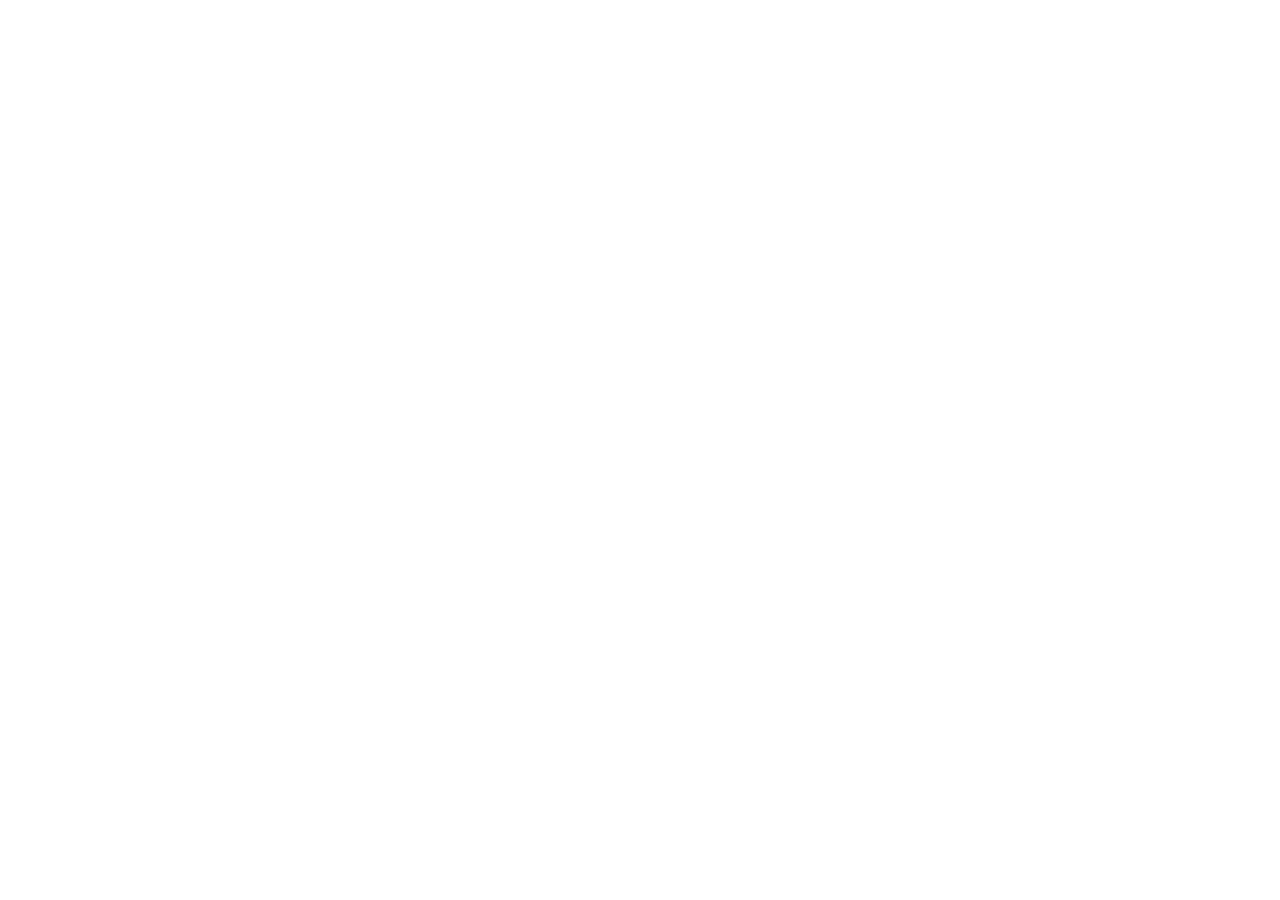
==== index.html @ e5bc931a "Estructura inicial del proyecto Tienda" ====
<!DOCTYPE html>
<html lang="en">
<head>
    <meta charset="UTF-8">
    <meta name="viewport" content="width=device-width, initial-scale=1.0">
    <title>TrendyShop</title>
</head>
<body>
    
</body>
</html>
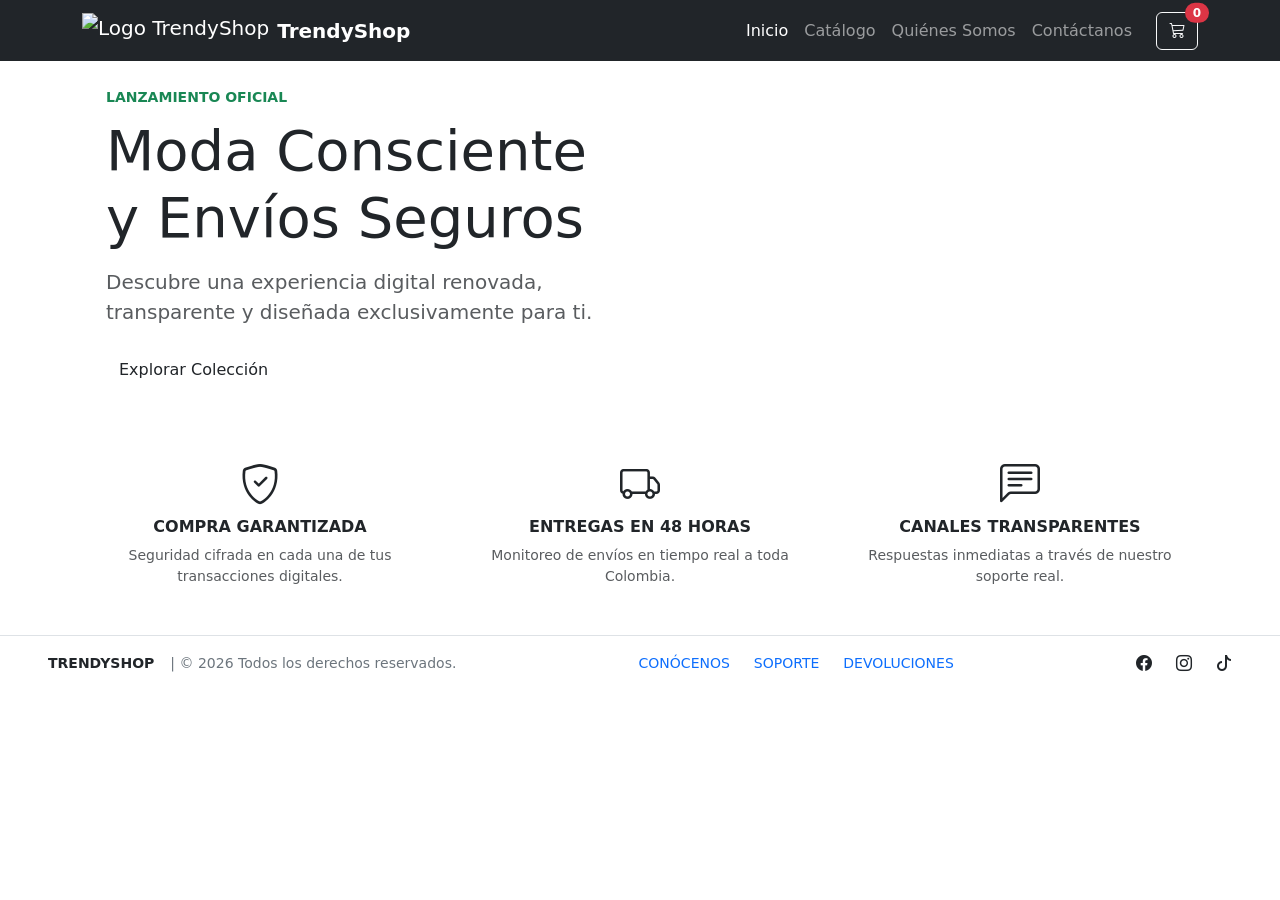
==== commit 582d0e82: "se inicia pagina principal" ====
--- a/index.html
+++ b/index.html
@@ -4,8 +4,125 @@
     <meta charset="UTF-8">
     <meta name="viewport" content="width=device-width, initial-scale=1.0">
     <title>TrendyShop</title>
+    <!-- Bootstrap CSS -->
+    <link href="https://cdn.jsdelivr.net/npm/bootstrap@5.3.0/dist/css/bootstrap.min.css" rel="stylesheet">
+    <!-- Iconos de Bootstrap para el carrito y redes sociales -->
+    <link rel="stylesheet" href="https://cdn.jsdelivr.net/npm/bootstrap-icons@1.11.3/font/bootstrap-icons.min.css">
+    <link rel="stylesheet" href="./css/style.css">
 </head>
 <body>
+    <!-- NAVBAR -->
+    <nav class="navbar navbar-expand-lg navbar-dark bg-dark sticky-top">
+        <div class="container">
+            <!-- LOGO + NOMBRE -->
+            <a class="navbar-brand d-flex align-items-center gap-2" href="./index.html">
+                <img src="./assets/images/logo.png" alt="Logo TrendyShop" height="35" class="d-inline-block align-top">
+                <span class="fw-bold">TrendyShop</span>
+            </a>
+            <button class="navbar-toggler" type="button" data-bs-toggle="collapse" data-bs-target="#navbarNav" aria-controls="navbarNav" aria-expanded="false" aria-label="Toggle navigation">
+                <span class="navbar-toggler-icon"></span>
+            </button>
+            <div class="collapse navbar-collapse" id="navbarNav">
+                <ul class="navbar-nav ms-auto align-items-center">
+                    <li class="nav-item">
+                        <a class="nav-link active" href="./index.html">Inicio</a>
+                    </li>
+                    <li class="nav-item">
+                        <a class="nav-link" href="./catalogo/index.html">Catálogo</a>
+                    </li>
+                    <li class="nav-item">
+                        <a class="nav-link" href="./quienes-somos/index.html">Quiénes Somos</a>
+                    </li>
+                    <li class="nav-item">
+                        <a class="nav-link" href="./contactanos/index.html">Contáctanos</a>
+                    </li>
+                    <!-- Icono del Carrito -->
+                     <li class="nav-item ms-lg-3">
+                        <a class="btn btn-outline-light position-relative" href="./carrito/index.html">
+                            <i class="bi bi-cart3"></i>
+                            <span id="carrito-contador" class="position-absolute top-0 start-100 translate-middle badge rounded-pill bg-danger">
+                                0
+                            </span>
+                        </a>
+                    </li>
+                </ul>
+            </div>
+        </div>
+    </nav>
+    <!-- CONTENIDO PRINCIPAL -->
+    <main>
+        <!-- Hero minimalista -->
+        <section class="hero-premium d-flex align-items-center">
+            <div class="container text-center text-md-start">
+                <div class="col-md-6 p-4 rounded-3 content-box">
+                    <span class="text-uppercase tracking-wider small fw-semibold text-success">Lanzamiento Oficial</span>
+                    <h1 class="display-4 fw-light mt-2 mb-3">Moda Consciente y Envíos Seguros</h1>
+                    <p class="lead text-muted mb-4">Descubre una experiencia digital renovada, transparente y diseñada exclusivamente para ti.</p>
+                    <a href="./catalogo/index.html" class="btn btn-premium-dark">Explorar Colección</a>
+                </div>
+            </div>
+        </section>
+
+        <!-- Sección de Propuesta de Valor -->
+        <section class="border-bottom py-5 bg-white">
+            <div class="container">
+                <div class="row g-4 text-center">
+                    <div class="col-md-4">
+                        <div class="px-3">
+                            <i class="bi bi-shield-check display-6 mb-2 d-block"></i>
+                            <h3 class="h6 text-uppercase tracking-wider fw-bold">Compra Garantizada</h3>
+                            <p class="small text-muted mb-0">Seguridad cifrada en cada una de tus transacciones digitales.</p>
+                        </div>
+                    </div>
+                    <div class="col-md-4">
+                        <div class="px-3">
+                            <i class="bi bi-truck display-6 mb-2 d-block"></i>
+                            <h3 class="h6 text-uppercase tracking-wider fw-bold">Entregas en 48 Horas</h3>
+                            <p class="small text-muted mb-0">Monitoreo de envíos en tiempo real a toda Colombia.</p>
+                        </div>
+                    </div>
+                    <div class="col-md-4">
+                        <div class="px-3">
+                            <i class="bi bi-chat-left-text display-6 mb-2 d-block"></i>
+                            <h3 class="h6 text-uppercase tracking-wider fw-bold">Canales Transparentes</h3>
+                            <p class="small text-muted mb-0">Respuestas inmediatas a través de nuestro soporte real.</p>
+                        </div>
+                    </div>
+                </div>
+            </div>
+        </section>
+    </main>
+
+    <!-- FOOTER  -->
+    <footer class="py-3 mt-auto">
+        <div class="container-fluid px-5">
+            <div class="d-flex flex-column flex-md-row justify-content-between align-items-center gap-3">
+                <!-- Logo y Copyright -->
+                <div class="d-flex align-items-center gap-3">
+                    <span class="fw-bold tracking-wider small text-uppercase">TrendyShop</span>
+                    <span class="text-secondary small">| &copy; 2026 Todos los derechos reservados.</span>
+                </div>
+                
+                <!-- Enlaces Rápidos en una sola línea -->
+                <ul class="list-unstyled d-flex gap-4 mb-0 small text-uppercase tracking-wider header-links">
+                    <li><a href="./quienes-somos/index.html" class="text-decoration-none">Conócenos</a></li>
+                    <li><a href="./contactanos/index.html" class="text-decoration-none">Soporte</a></li>
+                    <li><a href="#" class="text-decoration-none">Devoluciones</a></li>
+                </ul>
+
+                <!-- Redes Sociales -->
+                <div class="d-flex gap-4 fs-6">
+                    <a href="#" class="text-dark"><i class="bi bi-facebook"></i></a>
+                    <a href="#" class="text-dark"><i class="bi bi-instagram"></i></a>
+                    <a href="#" class="text-dark"><i class="bi bi-tiktok"></i></a>
+                </div>
+            </div>
+        </div>
+    </footer>
+
+    <!-- Bootstrap Bundle (JS y Popper) -->
+    <script src="https://cdn.jsdelivr.net/npm/bootstrap@5.3.0/dist/js/bootstrap.bundle.min.js"></script>
     
+    <script type="module" src="./js/app.js"></script>
 </body>
 </html>
--- a/css/style.css
+++ b/css/style.css
@@ -0,0 +1,8 @@
+
+/*Carrito de compra nav*/
+
+
+.second-nav {
+  top: 56px;
+  z-index: 1030;
+}
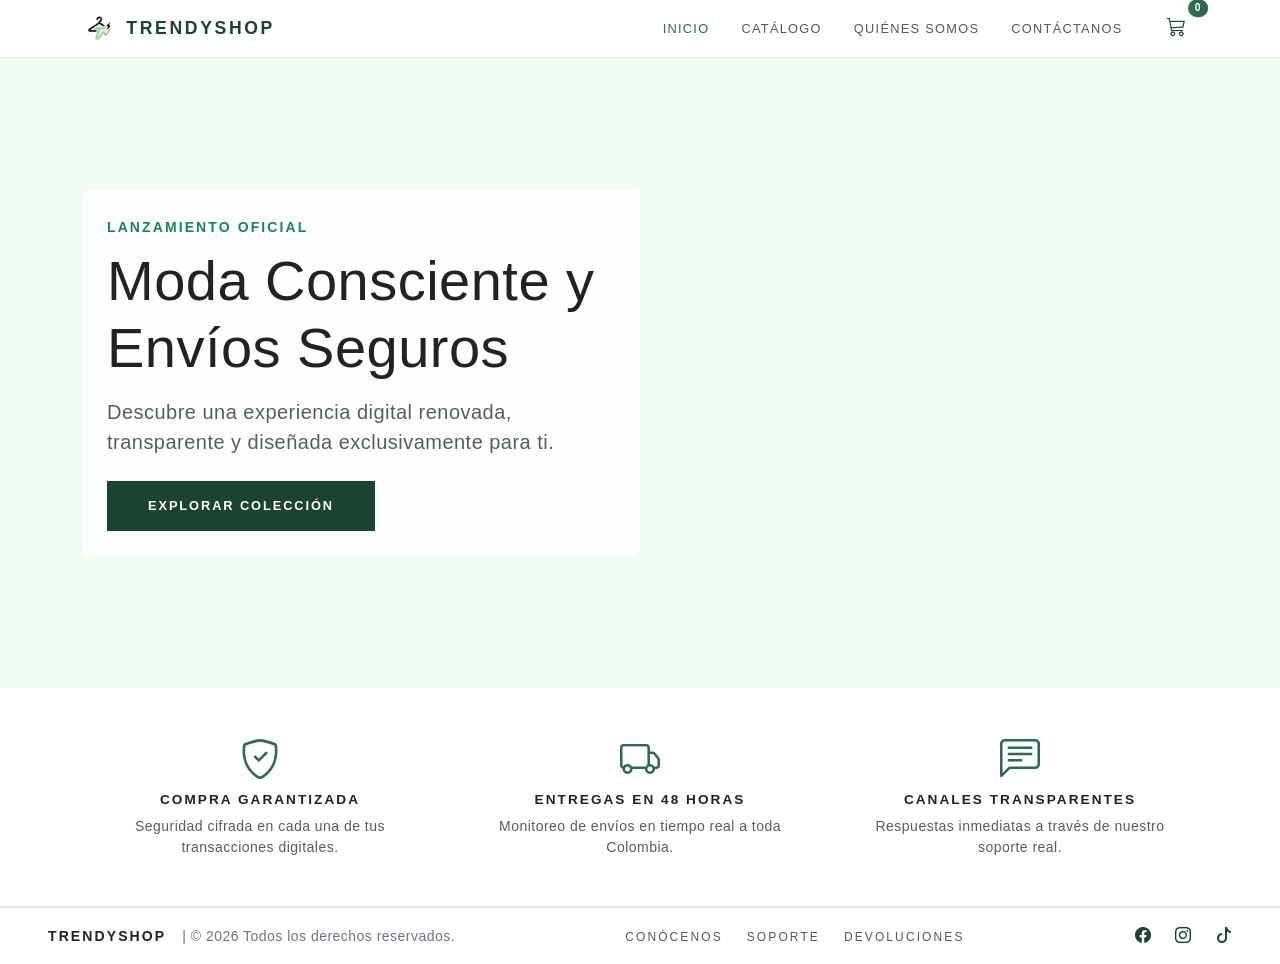
==== commit c4b326c0: "se corrigio imagen de logo" ====
--- a/index.html
+++ b/index.html
@@ -16,7 +16,7 @@
         <div class="container">
             <!-- LOGO + NOMBRE -->
             <a class="navbar-brand d-flex align-items-center gap-2" href="./index.html">
-                <img src="./assets/images/logo.png" alt="Logo TrendyShop" height="35" class="d-inline-block align-top">
+                <img src="./assets/images/Logo.png" alt="Logo TrendyShop" height="35" class="d-inline-block align-top">
                 <span class="fw-bold">TrendyShop</span>
             </a>
             <button class="navbar-toggler" type="button" data-bs-toggle="collapse" data-bs-target="#navbarNav" aria-controls="navbarNav" aria-expanded="false" aria-label="Toggle navigation">
--- a/css/style.css
+++ b/css/style.css
@@ -1,8 +1,140 @@
+:root {
+    --verde-oscuro: #2D6A4F;
+    --verde-medio: #52B788;
+    --azul-oscuro: #1B4332;
+    --verde-claro: #F2FAF4;     
+    --gris-borde: #E5E5E5;
+    --texto-suave: #575757;
+}
 
-/*Carrito de compra nav*/
+/* CONFIGURACIÓN GENERAL ESTILO MINIMALISTA */
+body {
+    font-family: -apple-system, BlinkMacSystemFont, "Segoe UI", Roboto, Helvetica, Arial, sans-serif;
+    color: #222222;
+    letter-spacing: 0.03em;
+}
 
+.tracking-wider {
+    letter-spacing: 0.15em !important;
+}
 
-.second-nav {
-  top: 56px;
-  z-index: 1030;
+/*  SECCIÓN NAVBAR */
+.navbar {
+    background-color: #ffffff !important; 
+    border-bottom: 1px solid var(--gris-borde) !important;
+    padding: 0.5rem 0 !important;
+    min-height: auto;
+}
+
+.navbar-brand {
+    color: var(--azul-oscuro) !important;
+    letter-spacing: 0.15em;
+    text-transform: uppercase;
+    font-size: 1.1rem;
+    padding: 0;
+}
+
+.navbar-brand img {
+    object-fit: contain;
+    transition: transform 0.2s ease;
+}
+
+/* Efecto sutil al pasar el mouse por el logo */
+.navbar-brand:hover img {
+    transform: scale(1.05);
+}
+
+.navbar .nav-link {
+    color: var(--texto-suave) !important;
+    font-size: 0.8rem;
+    text-transform: uppercase;
+    letter-spacing: 0.1em;
+    font-weight: 500;
+    padding: 0.25rem 1rem !important;
+    transition: color 0.2s ease;
+}
+
+.navbar .nav-link:hover, 
+.navbar .nav-link.active {
+    color: var(--verde-oscuro) !important;
+}
+
+/* Icono del Carrito Minimalista */
+.navbar .btn-outline-light {
+    border: none;
+    color: var(--azul-oscuro);
+    font-size: 1.2rem;
+}
+.navbar .btn-outline-light:hover {
+    background-color: transparent;
+    color: var(--verde-medio);
+}
+#carrito-contador {
+    background-color: var(--verde-oscuro) !important;
+    font-size: 0.65rem;
+}
+
+/* HERO Y PROPUESTAS DE VALOR */
+.hero-premium {
+    background-color: var(--verde-claro);
+    min-height: 70vh; 
+    position: relative;
+}
+
+.hero-premium .content-box {
+    background-color: rgba(255, 255, 255, 0.85); 
+    backdrop-filter: blur(5px);
+    border: 1px solid rgba(255, 255, 255, 0.5);
+}
+
+.btn-premium-dark {
+    background-color: var(--azul-oscuro);
+    color: #ffffff;
+    text-transform: uppercase;
+    letter-spacing: 0.15em;
+    font-size: 0.8rem;
+    font-weight: 600;
+    padding: 0.9rem 2.5rem;
+    border-radius: 0; 
+    transition: all 0.3s ease;
+    border: 1px solid var(--azul-oscuro);
+}
+
+.btn-premium-dark:hover {
+    background-color: transparent;
+    color: var(--azul-oscuro);
+}
+
+main .bi {
+    color: var(--verde-oscuro) !important;
+}
+main h3 {
+    font-size: 0.85rem !important;
+    color: var(--azul-oscuro);
+}
+
+/* FOOTER*/
+footer {
+    background-color: #ffffff !important;
+    border-top: 1px solid var(--gris-borde);
+}
+
+footer .header-links a {
+    font-size: 0.75rem;
+    font-weight: 500;
+    color: var(--texto-suave) !important;
+    transition: color 0.2s ease;
+}
+
+footer .header-links a:hover {
+    color: var(--verde-oscuro) !important;
+}
+
+footer i {
+    color: var(--azul-oscuro) !important;
+    transition: color 0.2s ease;
+}
+
+footer i:hover {
+    color: var(--verde-medio) !important;
 }
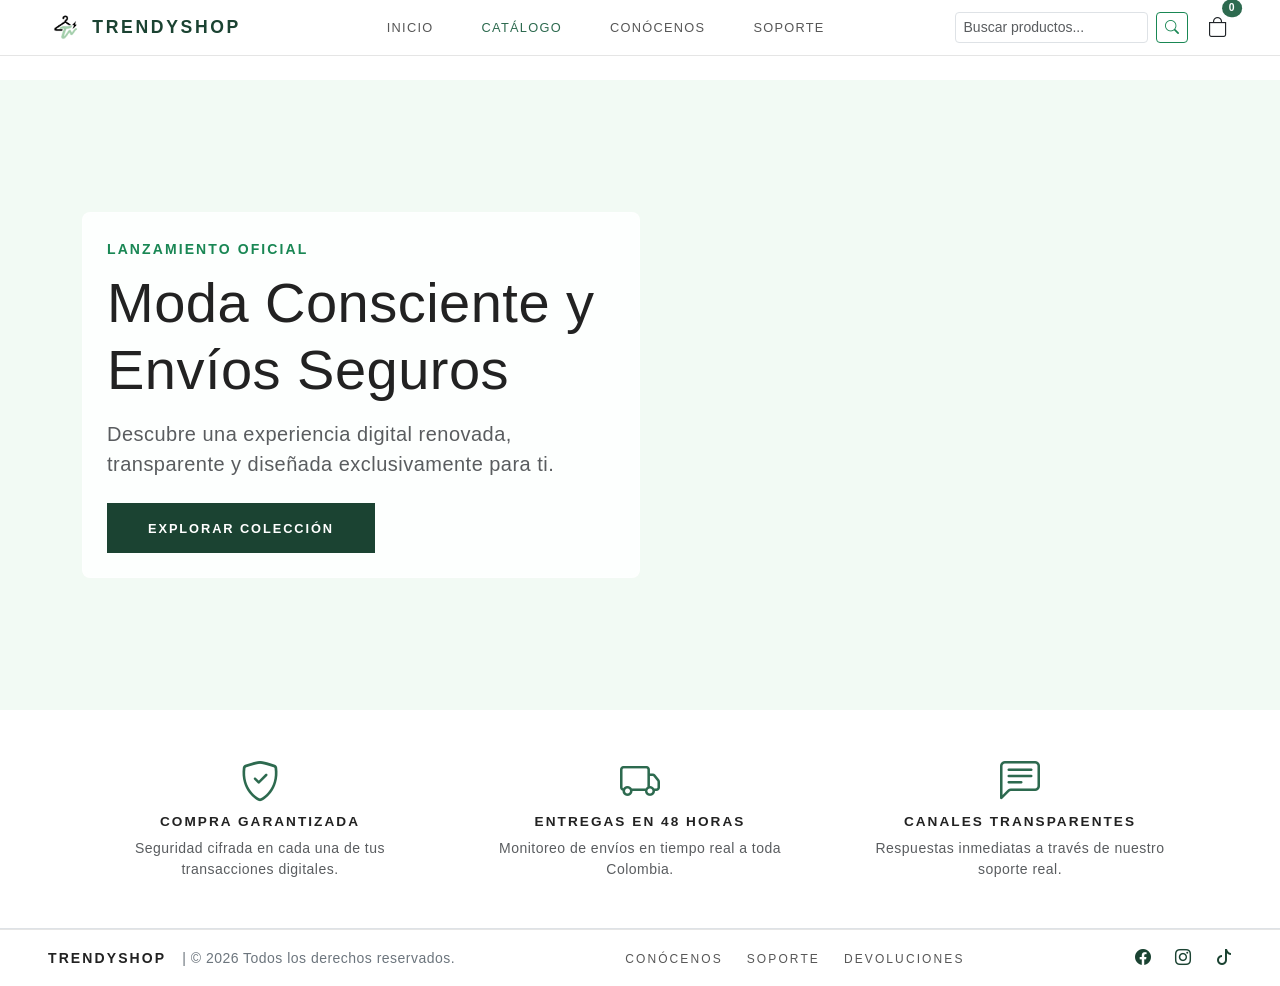
==== commit d33df873: "Fusión proyecto: Estilos y páginas integradas con la rama de Fabián" ====
--- a/index.html
+++ b/index.html
@@ -12,43 +12,39 @@
 </head>
 <body>
     <!-- NAVBAR -->
-    <nav class="navbar navbar-expand-lg navbar-dark bg-dark sticky-top">
-        <div class="container">
-            <!-- LOGO + NOMBRE -->
-            <a class="navbar-brand d-flex align-items-center gap-2" href="./index.html">
-                <img src="./assets/images/Logo.png" alt="Logo TrendyShop" height="35" class="d-inline-block align-top">
-                <span class="fw-bold">TrendyShop</span>
-            </a>
-            <button class="navbar-toggler" type="button" data-bs-toggle="collapse" data-bs-target="#navbarNav" aria-controls="navbarNav" aria-expanded="false" aria-label="Toggle navigation">
-                <span class="navbar-toggler-icon"></span>
-            </button>
-            <div class="collapse navbar-collapse" id="navbarNav">
-                <ul class="navbar-nav ms-auto align-items-center">
-                    <li class="nav-item">
-                        <a class="nav-link active" href="./index.html">Inicio</a>
-                    </li>
-                    <li class="nav-item">
-                        <a class="nav-link" href="./catalogo/index.html">Catálogo</a>
-                    </li>
-                    <li class="nav-item">
-                        <a class="nav-link" href="./quienes-somos/index.html">Quiénes Somos</a>
-                    </li>
-                    <li class="nav-item">
-                        <a class="nav-link" href="./contactanos/index.html">Contáctanos</a>
-                    </li>
-                    <!-- Icono del Carrito -->
-                     <li class="nav-item ms-lg-3">
-                        <a class="btn btn-outline-light position-relative" href="./carrito/index.html">
-                            <i class="bi bi-cart3"></i>
-                            <span id="carrito-contador" class="position-absolute top-0 start-100 translate-middle badge rounded-pill bg-danger">
-                                0
-                            </span>
-                        </a>
-                    </li>
-                </ul>
+    <header>
+        <nav class="navbar navbar-expand-lg navbar-light bg-white fixed-top border-bottom">
+            <div class="container-fluid px-5">
+                <a class="navbar-brand d-flex align-items-center gap-2" href="./index.html">
+                    <img src="./assets/images/Logo.png" alt="Logo TrendyShop" height="35">
+                    <span class="fw-bold">TrendyShop</span>
+                </a>
+                
+                <div class="collapse navbar-collapse justify-content-center" id="navbarNav">
+                    <ul class="navbar-nav gap-3">
+                        <li class="nav-item"><a class="nav-link" href="./index.html">Inicio</a></li>
+                        <li class="nav-item"><a class="nav-link active" href="./catálogo.html">Catálogo</a></li>
+                        <li class="nav-item"><a class="nav-link" href="./quienes-somos.html">Conócenos</a></li>
+                        <li class="nav-item"><a class="nav-link" href="./contactanos.html">Soporte</a></li>
+                    </ul>
+                </div>
+
+                <div class="d-flex align-items-center gap-3">
+                    <form class="d-flex" role="search">
+                        <input class="form-control form-control-sm me-2" type="search" placeholder="Buscar productos..." aria-label="Search">
+                        <button class="btn btn-outline-success btn-sm" type="submit"><i class="bi bi-search"></i></button>
+                    </form>
+                    
+                    <a href="#" class="btn btn-outline-light position-relative p-1 text-dark">
+                        <i class="bi bi-bag fs-5"></i>
+                        <span id="carrito-contador" class="position-absolute top-0 start-100 translate-middle badge rounded-pill bg-success">0</span>
+                    </a>
+                </div>
             </div>
-        </div>
-    </nav>
+        </nav>
+    </header>
+
+    <div style="margin-top: 80px;"></div>
     <!-- CONTENIDO PRINCIPAL -->
     <main>
         <!-- Hero minimalista -->
--- a/css/style.css
+++ b/css/style.css
@@ -137,4 +137,166 @@
 
 footer i:hover {
     color: var(--verde-medio) !important;
+:root{
+    --primary: #A9D8B0;
+    --primary-dark: #8BC79A;
+    --secondary: #FFFFFF;
+    --dark: #111111;
+    --gray: #6B7280;
+    --light: #F8F9FA;
+    --shadow: rgba(0,0,0,0.08);
+}
+
+
+body{
+    margin: 0;
+    padding: 0;
+    font-family: 'Poppins', sans-serif;
+    background-color: var(--light);
+    color: var(--dark);
+}
+
+/* Header */
+
+.header-contacto{
+    text-align: center;
+    padding: 50px 20px;
+    background: linear-gradient(
+        135deg,
+        #ffffff,
+        #f0f8f2
+    );
+}
+
+.hero-logo{
+    width: 280px;
+    height: auto;
+    margin-bottom: 20px;
+}
+
+.header-contacto h1{
+    font-size: 3rem;
+    color: var(--dark);
+    margin-bottom: 10px;
+}
+
+.header-contacto p{
+    color: var(--gray);
+    max-width: 600px;
+    margin: 0 auto;
+}
+
+
+
+.contact-container{
+    max-width: 1100px;
+    margin: 50px auto;
+    padding: 20px;
+
+    display: grid;
+    grid-template-columns: 1.5fr 2fr;
+    gap: 30px;
+}
+
+/*Parte contacto*/
+
+.info-contacto{
+    background: #A9D8B0;
+    padding: 30px;
+    min-height: 200px;
+    border-radius: 20px;
+    box-shadow: 0 10px 30px var(--shadow);
+    border-top: 5px solid var(--primary);
+
+}
+
+.info-contacto h2{
+    color: var(--dark);
+    margin-bottom: 20px;
+}
+
+.info-contacto p{
+    color: var(--gray);
+    margin-bottom: 10px;
+}
+
+/*Parte formulario*/
+
+.contactform{
+    background: white;
+    padding: 30px;
+    border-radius: 20px;
+    box-shadow: 0 10px 30px var(--shadow);
+}
+
+.contactform label{
+    font-weight: 600;
+    color: var(--dark);
+}
+
+.contactform input,
+.contactform textarea{
+    width: 100%;
+    padding: 12px;
+    margin-top: 8px;
+    margin-bottom: 20px;
+
+    border: 1px solid #ddd;
+    border-radius: 10px;
+
+    box-sizing: border-box;
+}
+
+.contactform input:focus,
+.contactform textarea:focus{
+    outline: none;
+    border-color: var(--primary);
+    box-shadow: 0 0 10px rgba(169,216,176,.4);
+}
+
+/* Botón */
+
+.contactform button{
+    width: 100%;
+    background: var(--primary);
+    color: var(--dark);
+
+    border: none;
+
+    padding: 15px;
+
+    border-radius: 10px;
+
+    font-size: 1rem;
+    font-weight: 600;
+
+    cursor: pointer;
+
+    transition: .3s;
+}
+
+.contactform button:hover{
+    background: var(--primary-dark);
+    transform: translateY(-2px);
+}
+
+.fila{
+    display: flex;
+    gap: 20px;
+    margin-bottom: 20px;
+}
+
+.campo{
+  flex: 1;
+    display: flex;
+    flex-direction: column;
+}
+#mensaje{
+    width: 100%;
+    height: 250px;
+    padding: 15px;
+    border-radius: 10px;
+    border: 1px solid #ddd;
+    resize: none;
+}
 }
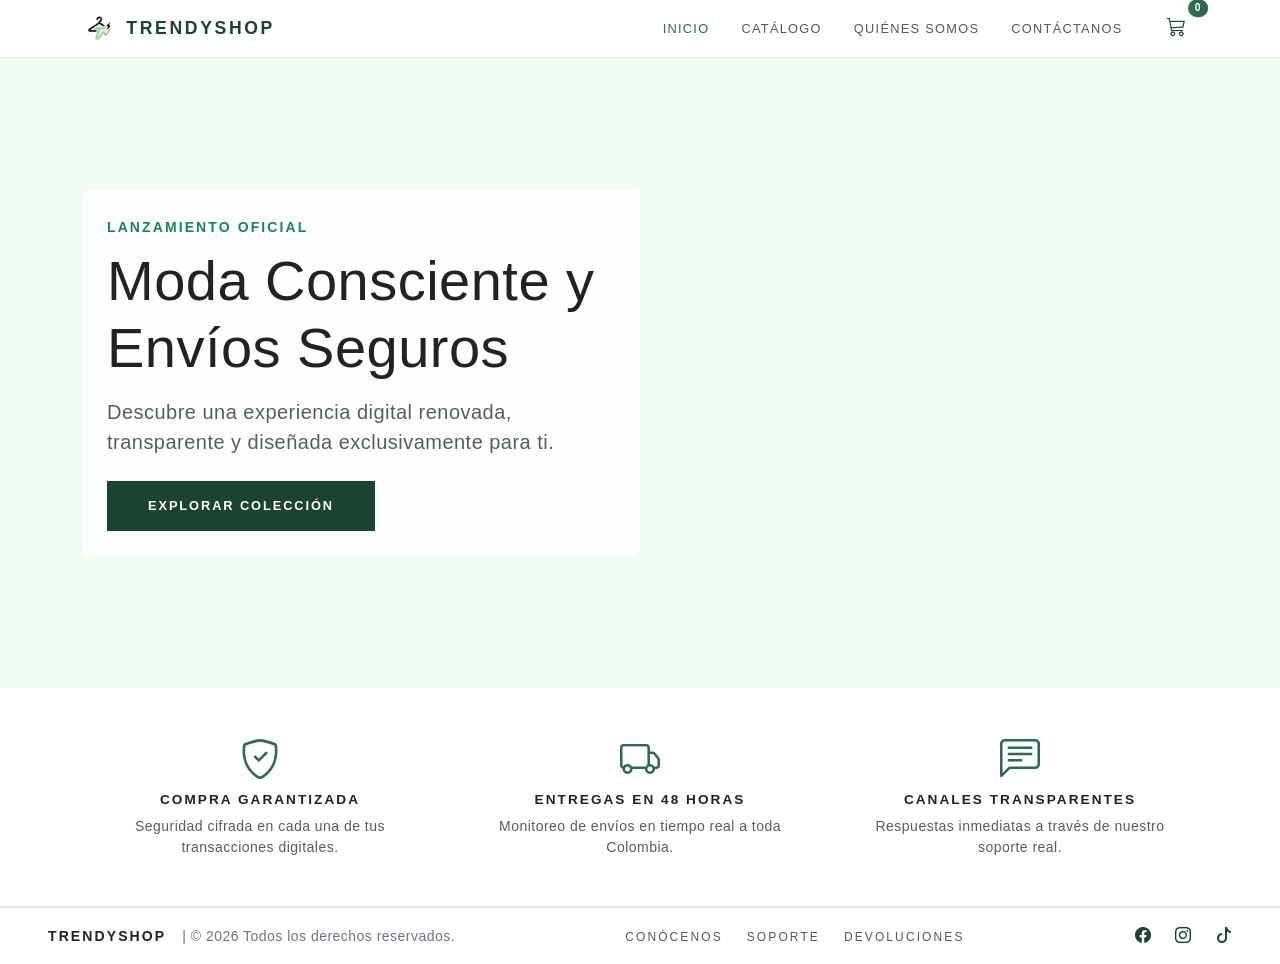
==== commit 93ab3fba: "Merge branch 'KarenM' of https://github.com/girleykinnux-pixel/-trendyShop into KarenM" ====
--- a/index.html
+++ b/index.html
@@ -12,39 +12,43 @@
 </head>
 <body>
     <!-- NAVBAR -->
-    <header>
-        <nav class="navbar navbar-expand-lg navbar-light bg-white fixed-top border-bottom">
-            <div class="container-fluid px-5">
-                <a class="navbar-brand d-flex align-items-center gap-2" href="./index.html">
-                    <img src="./assets/images/Logo.png" alt="Logo TrendyShop" height="35">
-                    <span class="fw-bold">TrendyShop</span>
-                </a>
-                
-                <div class="collapse navbar-collapse justify-content-center" id="navbarNav">
-                    <ul class="navbar-nav gap-3">
-                        <li class="nav-item"><a class="nav-link" href="./index.html">Inicio</a></li>
-                        <li class="nav-item"><a class="nav-link active" href="./catálogo.html">Catálogo</a></li>
-                        <li class="nav-item"><a class="nav-link" href="./quienes-somos.html">Conócenos</a></li>
-                        <li class="nav-item"><a class="nav-link" href="./contactanos.html">Soporte</a></li>
-                    </ul>
-                </div>
-
-                <div class="d-flex align-items-center gap-3">
-                    <form class="d-flex" role="search">
-                        <input class="form-control form-control-sm me-2" type="search" placeholder="Buscar productos..." aria-label="Search">
-                        <button class="btn btn-outline-success btn-sm" type="submit"><i class="bi bi-search"></i></button>
-                    </form>
-                    
-                    <a href="#" class="btn btn-outline-light position-relative p-1 text-dark">
-                        <i class="bi bi-bag fs-5"></i>
-                        <span id="carrito-contador" class="position-absolute top-0 start-100 translate-middle badge rounded-pill bg-success">0</span>
-                    </a>
-                </div>
+    <nav class="navbar navbar-expand-lg navbar-dark bg-dark sticky-top">
+        <div class="container">
+            <!-- LOGO + NOMBRE -->
+            <a class="navbar-brand d-flex align-items-center gap-2" href="./index.html">
+                <img src="./assets/images/Logo.png" alt="Logo TrendyShop" height="35" class="d-inline-block align-top">
+                <span class="fw-bold">TrendyShop</span>
+            </a>
+            <button class="navbar-toggler" type="button" data-bs-toggle="collapse" data-bs-target="#navbarNav" aria-controls="navbarNav" aria-expanded="false" aria-label="Toggle navigation">
+                <span class="navbar-toggler-icon"></span>
+            </button>
+            <div class="collapse navbar-collapse" id="navbarNav">
+                <ul class="navbar-nav ms-auto align-items-center">
+                    <li class="nav-item">
+                        <a class="nav-link active" href="./index.html">Inicio</a>
+                    </li>
+                    <li class="nav-item">
+                        <a class="nav-link" href="./catalogo/index.html">Catálogo</a>
+                    </li>
+                    <li class="nav-item">
+                        <a class="nav-link" href="./quienes-somos/index.html">Quiénes Somos</a>
+                    </li>
+                    <li class="nav-item">
+                        <a class="nav-link" href="./contactanos/index.html">Contáctanos</a>
+                    </li>
+                    <!-- Icono del Carrito -->
+                     <li class="nav-item ms-lg-3">
+                        <a class="btn btn-outline-light position-relative" href="./carrito/index.html">
+                            <i class="bi bi-cart3"></i>
+                            <span id="carrito-contador" class="position-absolute top-0 start-100 translate-middle badge rounded-pill bg-danger">
+                                0
+                            </span>
+                        </a>
+                    </li>
+                </ul>
             </div>
-        </nav>
-    </header>
-
-    <div style="margin-top: 80px;"></div>
+        </div>
+    </nav>
     <!-- CONTENIDO PRINCIPAL -->
     <main>
         <!-- Hero minimalista -->
--- a/css/style.css
+++ b/css/style.css
@@ -137,166 +137,4 @@
 
 footer i:hover {
     color: var(--verde-medio) !important;
-:root{
-    --primary: #A9D8B0;
-    --primary-dark: #8BC79A;
-    --secondary: #FFFFFF;
-    --dark: #111111;
-    --gray: #6B7280;
-    --light: #F8F9FA;
-    --shadow: rgba(0,0,0,0.08);
-}
-
-
-body{
-    margin: 0;
-    padding: 0;
-    font-family: 'Poppins', sans-serif;
-    background-color: var(--light);
-    color: var(--dark);
-}
-
-/* Header */
-
-.header-contacto{
-    text-align: center;
-    padding: 50px 20px;
-    background: linear-gradient(
-        135deg,
-        #ffffff,
-        #f0f8f2
-    );
-}
-
-.hero-logo{
-    width: 280px;
-    height: auto;
-    margin-bottom: 20px;
-}
-
-.header-contacto h1{
-    font-size: 3rem;
-    color: var(--dark);
-    margin-bottom: 10px;
-}
-
-.header-contacto p{
-    color: var(--gray);
-    max-width: 600px;
-    margin: 0 auto;
-}
-
-
-
-.contact-container{
-    max-width: 1100px;
-    margin: 50px auto;
-    padding: 20px;
-
-    display: grid;
-    grid-template-columns: 1.5fr 2fr;
-    gap: 30px;
-}
-
-/*Parte contacto*/
-
-.info-contacto{
-    background: #A9D8B0;
-    padding: 30px;
-    min-height: 200px;
-    border-radius: 20px;
-    box-shadow: 0 10px 30px var(--shadow);
-    border-top: 5px solid var(--primary);
-
-}
-
-.info-contacto h2{
-    color: var(--dark);
-    margin-bottom: 20px;
-}
-
-.info-contacto p{
-    color: var(--gray);
-    margin-bottom: 10px;
-}
-
-/*Parte formulario*/
-
-.contactform{
-    background: white;
-    padding: 30px;
-    border-radius: 20px;
-    box-shadow: 0 10px 30px var(--shadow);
-}
-
-.contactform label{
-    font-weight: 600;
-    color: var(--dark);
-}
-
-.contactform input,
-.contactform textarea{
-    width: 100%;
-    padding: 12px;
-    margin-top: 8px;
-    margin-bottom: 20px;
-
-    border: 1px solid #ddd;
-    border-radius: 10px;
-
-    box-sizing: border-box;
-}
-
-.contactform input:focus,
-.contactform textarea:focus{
-    outline: none;
-    border-color: var(--primary);
-    box-shadow: 0 0 10px rgba(169,216,176,.4);
-}
-
-/* Botón */
-
-.contactform button{
-    width: 100%;
-    background: var(--primary);
-    color: var(--dark);
-
-    border: none;
-
-    padding: 15px;
-
-    border-radius: 10px;
-
-    font-size: 1rem;
-    font-weight: 600;
-
-    cursor: pointer;
-
-    transition: .3s;
-}
-
-.contactform button:hover{
-    background: var(--primary-dark);
-    transform: translateY(-2px);
-}
-
-.fila{
-    display: flex;
-    gap: 20px;
-    margin-bottom: 20px;
-}
-
-.campo{
-  flex: 1;
-    display: flex;
-    flex-direction: column;
-}
-#mensaje{
-    width: 100%;
-    height: 250px;
-    padding: 15px;
-    border-radius: 10px;
-    border: 1px solid #ddd;
-    resize: none;
-}
 }
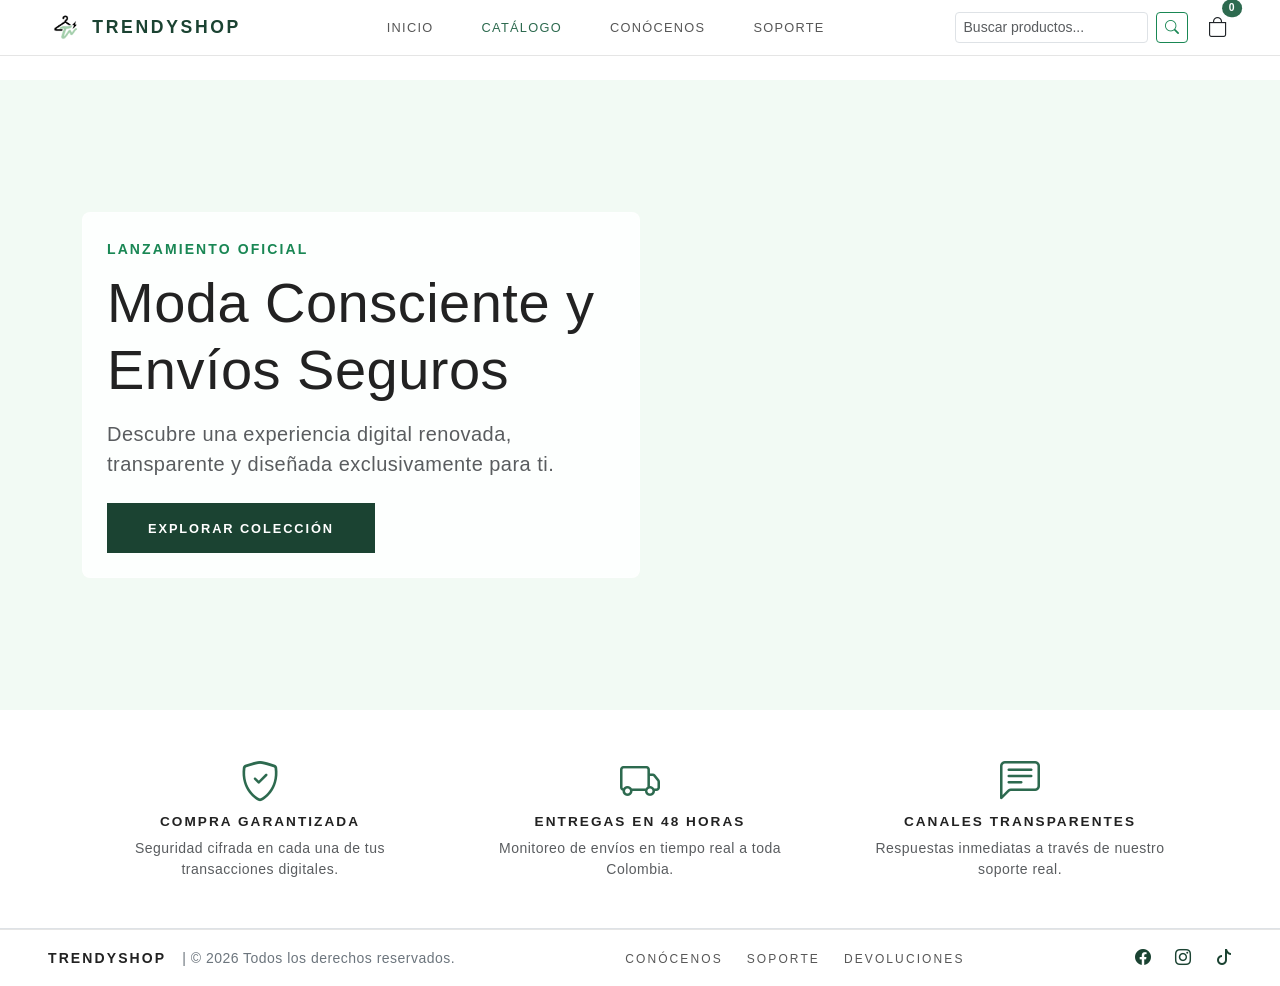
==== commit 1f57fa7b: "Merge branch 'main' into KarenM" ====
--- a/index.html
+++ b/index.html
@@ -12,43 +12,39 @@
 </head>
 <body>
     <!-- NAVBAR -->
-    <nav class="navbar navbar-expand-lg navbar-dark bg-dark sticky-top">
-        <div class="container">
-            <!-- LOGO + NOMBRE -->
-            <a class="navbar-brand d-flex align-items-center gap-2" href="./index.html">
-                <img src="./assets/images/Logo.png" alt="Logo TrendyShop" height="35" class="d-inline-block align-top">
-                <span class="fw-bold">TrendyShop</span>
-            </a>
-            <button class="navbar-toggler" type="button" data-bs-toggle="collapse" data-bs-target="#navbarNav" aria-controls="navbarNav" aria-expanded="false" aria-label="Toggle navigation">
-                <span class="navbar-toggler-icon"></span>
-            </button>
-            <div class="collapse navbar-collapse" id="navbarNav">
-                <ul class="navbar-nav ms-auto align-items-center">
-                    <li class="nav-item">
-                        <a class="nav-link active" href="./index.html">Inicio</a>
-                    </li>
-                    <li class="nav-item">
-                        <a class="nav-link" href="./catalogo/index.html">Catálogo</a>
-                    </li>
-                    <li class="nav-item">
-                        <a class="nav-link" href="./quienes-somos/index.html">Quiénes Somos</a>
-                    </li>
-                    <li class="nav-item">
-                        <a class="nav-link" href="./contactanos/index.html">Contáctanos</a>
-                    </li>
-                    <!-- Icono del Carrito -->
-                     <li class="nav-item ms-lg-3">
-                        <a class="btn btn-outline-light position-relative" href="./carrito/index.html">
-                            <i class="bi bi-cart3"></i>
-                            <span id="carrito-contador" class="position-absolute top-0 start-100 translate-middle badge rounded-pill bg-danger">
-                                0
-                            </span>
-                        </a>
-                    </li>
-                </ul>
+    <header>
+        <nav class="navbar navbar-expand-lg navbar-light bg-white fixed-top border-bottom">
+            <div class="container-fluid px-5">
+                <a class="navbar-brand d-flex align-items-center gap-2" href="./index.html">
+                    <img src="./assets/images/Logo.png" alt="Logo TrendyShop" height="35">
+                    <span class="fw-bold">TrendyShop</span>
+                </a>
+                
+                <div class="collapse navbar-collapse justify-content-center" id="navbarNav">
+                    <ul class="navbar-nav gap-3">
+                        <li class="nav-item"><a class="nav-link" href="./index.html">Inicio</a></li>
+                        <li class="nav-item"><a class="nav-link active" href="./catalogo.html">Catálogo</a></li>
+                        <li class="nav-item"><a class="nav-link" href="./quienes-somos.html">Conócenos</a></li>
+                        <li class="nav-item"><a class="nav-link" href="./contactanos.html">Soporte</a></li>
+                    </ul>
+                </div>
+
+                <div class="d-flex align-items-center gap-3">
+                    <form class="d-flex" role="search">
+                        <input class="form-control form-control-sm me-2" type="search" placeholder="Buscar productos..." aria-label="Search">
+                        <button class="btn btn-outline-success btn-sm" type="submit"><i class="bi bi-search"></i></button>
+                    </form>
+                    
+                    <a href="#" class="btn btn-outline-light position-relative p-1 text-dark">
+                        <i class="bi bi-bag fs-5"></i>
+                        <span id="carrito-contador" class="position-absolute top-0 start-100 translate-middle badge rounded-pill bg-success">0</span>
+                    </a>
+                </div>
             </div>
-        </div>
-    </nav>
+        </nav>
+    </header>
+
+    <div style="margin-top: 80px;"></div>
     <!-- CONTENIDO PRINCIPAL -->
     <main>
         <!-- Hero minimalista -->
--- a/css/style.css
+++ b/css/style.css
@@ -137,4 +137,166 @@
 
 footer i:hover {
     color: var(--verde-medio) !important;
+:root{
+    --primary: #A9D8B0;
+    --primary-dark: #8BC79A;
+    --secondary: #FFFFFF;
+    --dark: #111111;
+    --gray: #6B7280;
+    --light: #F8F9FA;
+    --shadow: rgba(0,0,0,0.08);
+}
+
+
+body{
+    margin: 0;
+    padding: 0;
+    font-family: 'Poppins', sans-serif;
+    background-color: var(--light);
+    color: var(--dark);
+}
+
+/* Header */
+
+.header-contacto{
+    text-align: center;
+    padding: 50px 20px;
+    background: linear-gradient(
+        135deg,
+        #ffffff,
+        #f0f8f2
+    );
+}
+
+.hero-logo{
+    width: 280px;
+    height: auto;
+    margin-bottom: 20px;
+}
+
+.header-contacto h1{
+    font-size: 3rem;
+    color: var(--dark);
+    margin-bottom: 10px;
+}
+
+.header-contacto p{
+    color: var(--gray);
+    max-width: 600px;
+    margin: 0 auto;
+}
+
+
+
+.contact-container{
+    max-width: 1100px;
+    margin: 50px auto;
+    padding: 20px;
+
+    display: grid;
+    grid-template-columns: 1.5fr 2fr;
+    gap: 30px;
+}
+
+/*Parte contacto*/
+
+.info-contacto{
+    background: #A9D8B0;
+    padding: 30px;
+    min-height: 200px;
+    border-radius: 20px;
+    box-shadow: 0 10px 30px var(--shadow);
+    border-top: 5px solid var(--primary);
+
+}
+
+.info-contacto h2{
+    color: var(--dark);
+    margin-bottom: 20px;
+}
+
+.info-contacto p{
+    color: var(--gray);
+    margin-bottom: 10px;
+}
+
+/*Parte formulario*/
+
+.contactform{
+    background: white;
+    padding: 30px;
+    border-radius: 20px;
+    box-shadow: 0 10px 30px var(--shadow);
+}
+
+.contactform label{
+    font-weight: 600;
+    color: var(--dark);
+}
+
+.contactform input,
+.contactform textarea{
+    width: 100%;
+    padding: 12px;
+    margin-top: 8px;
+    margin-bottom: 20px;
+
+    border: 1px solid #ddd;
+    border-radius: 10px;
+
+    box-sizing: border-box;
+}
+
+.contactform input:focus,
+.contactform textarea:focus{
+    outline: none;
+    border-color: var(--primary);
+    box-shadow: 0 0 10px rgba(169,216,176,.4);
+}
+
+/* Botón */
+
+.contactform button{
+    width: 100%;
+    background: var(--primary);
+    color: var(--dark);
+
+    border: none;
+
+    padding: 15px;
+
+    border-radius: 10px;
+
+    font-size: 1rem;
+    font-weight: 600;
+
+    cursor: pointer;
+
+    transition: .3s;
+}
+
+.contactform button:hover{
+    background: var(--primary-dark);
+    transform: translateY(-2px);
+}
+
+.fila{
+    display: flex;
+    gap: 20px;
+    margin-bottom: 20px;
+}
+
+.campo{
+  flex: 1;
+    display: flex;
+    flex-direction: column;
+}
+#mensaje{
+    width: 100%;
+    height: 250px;
+    padding: 15px;
+    border-radius: 10px;
+    border: 1px solid #ddd;
+    resize: none;
+}
 }
